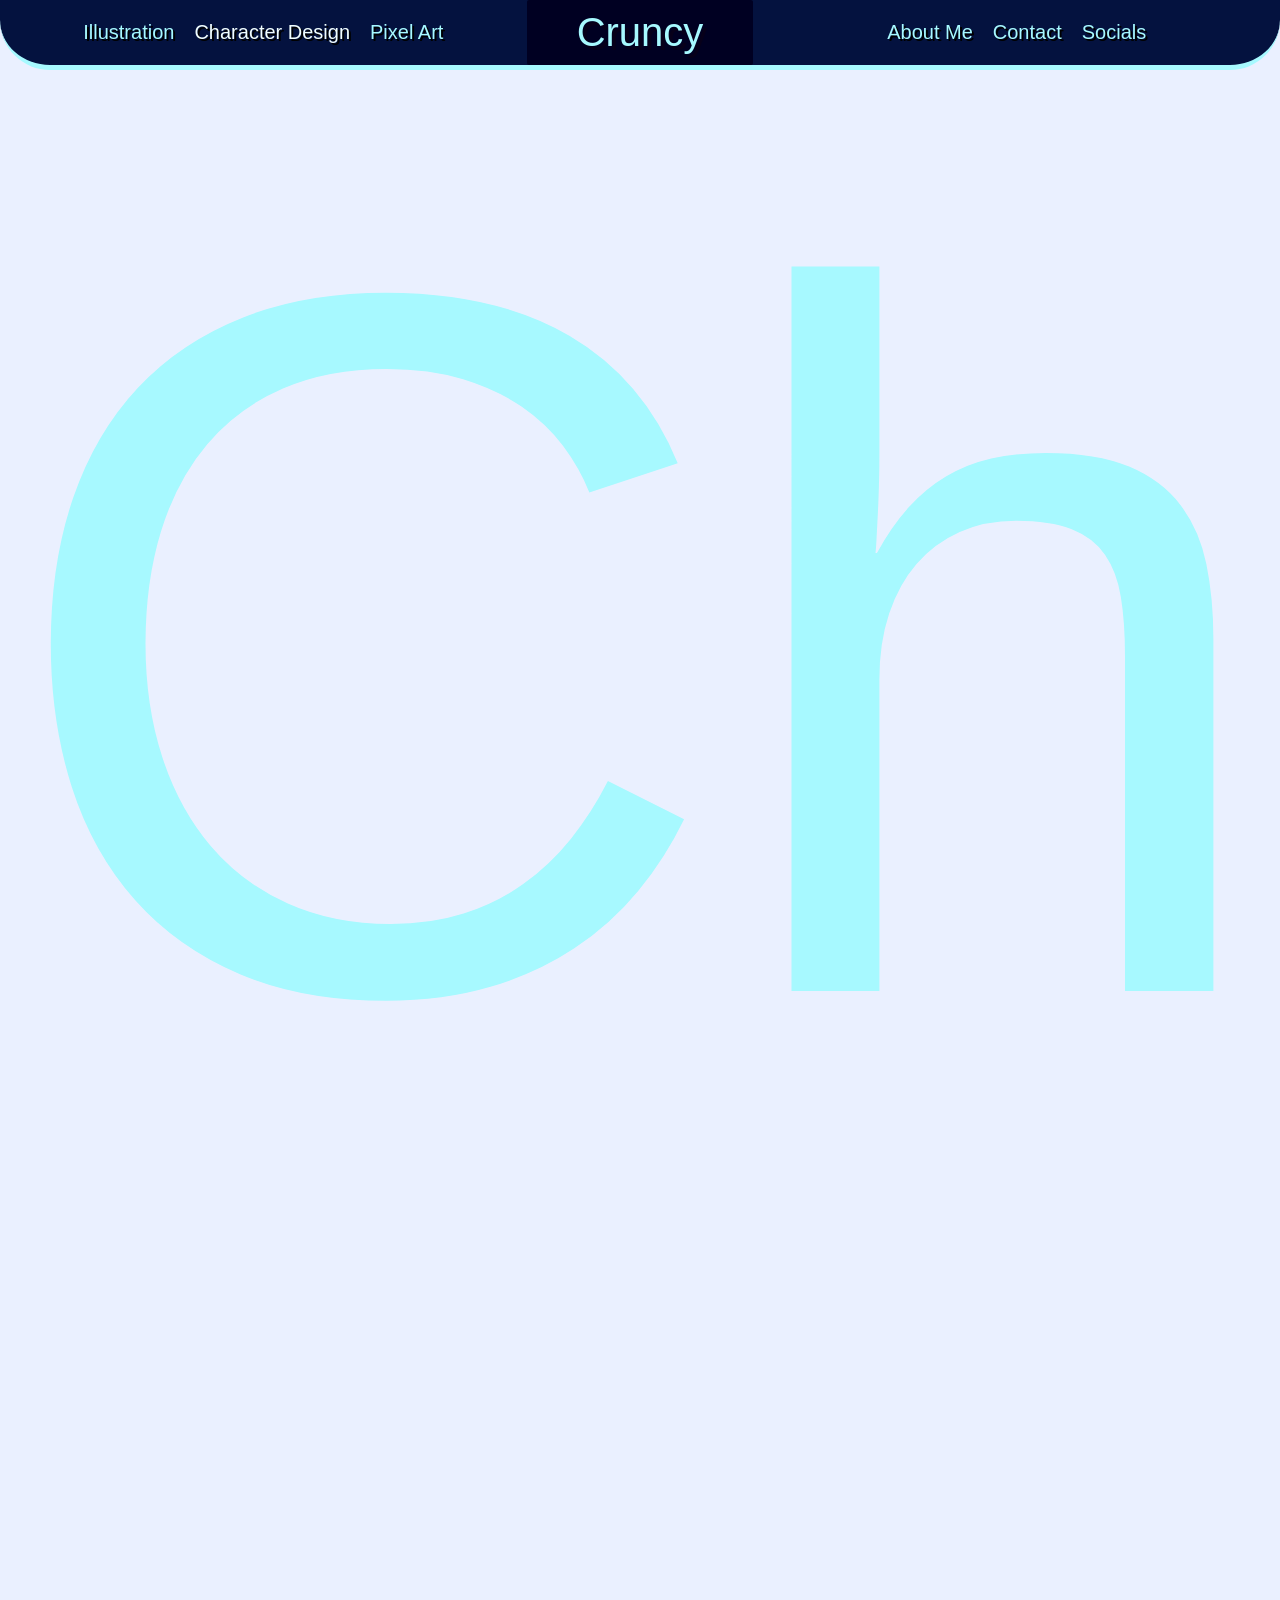
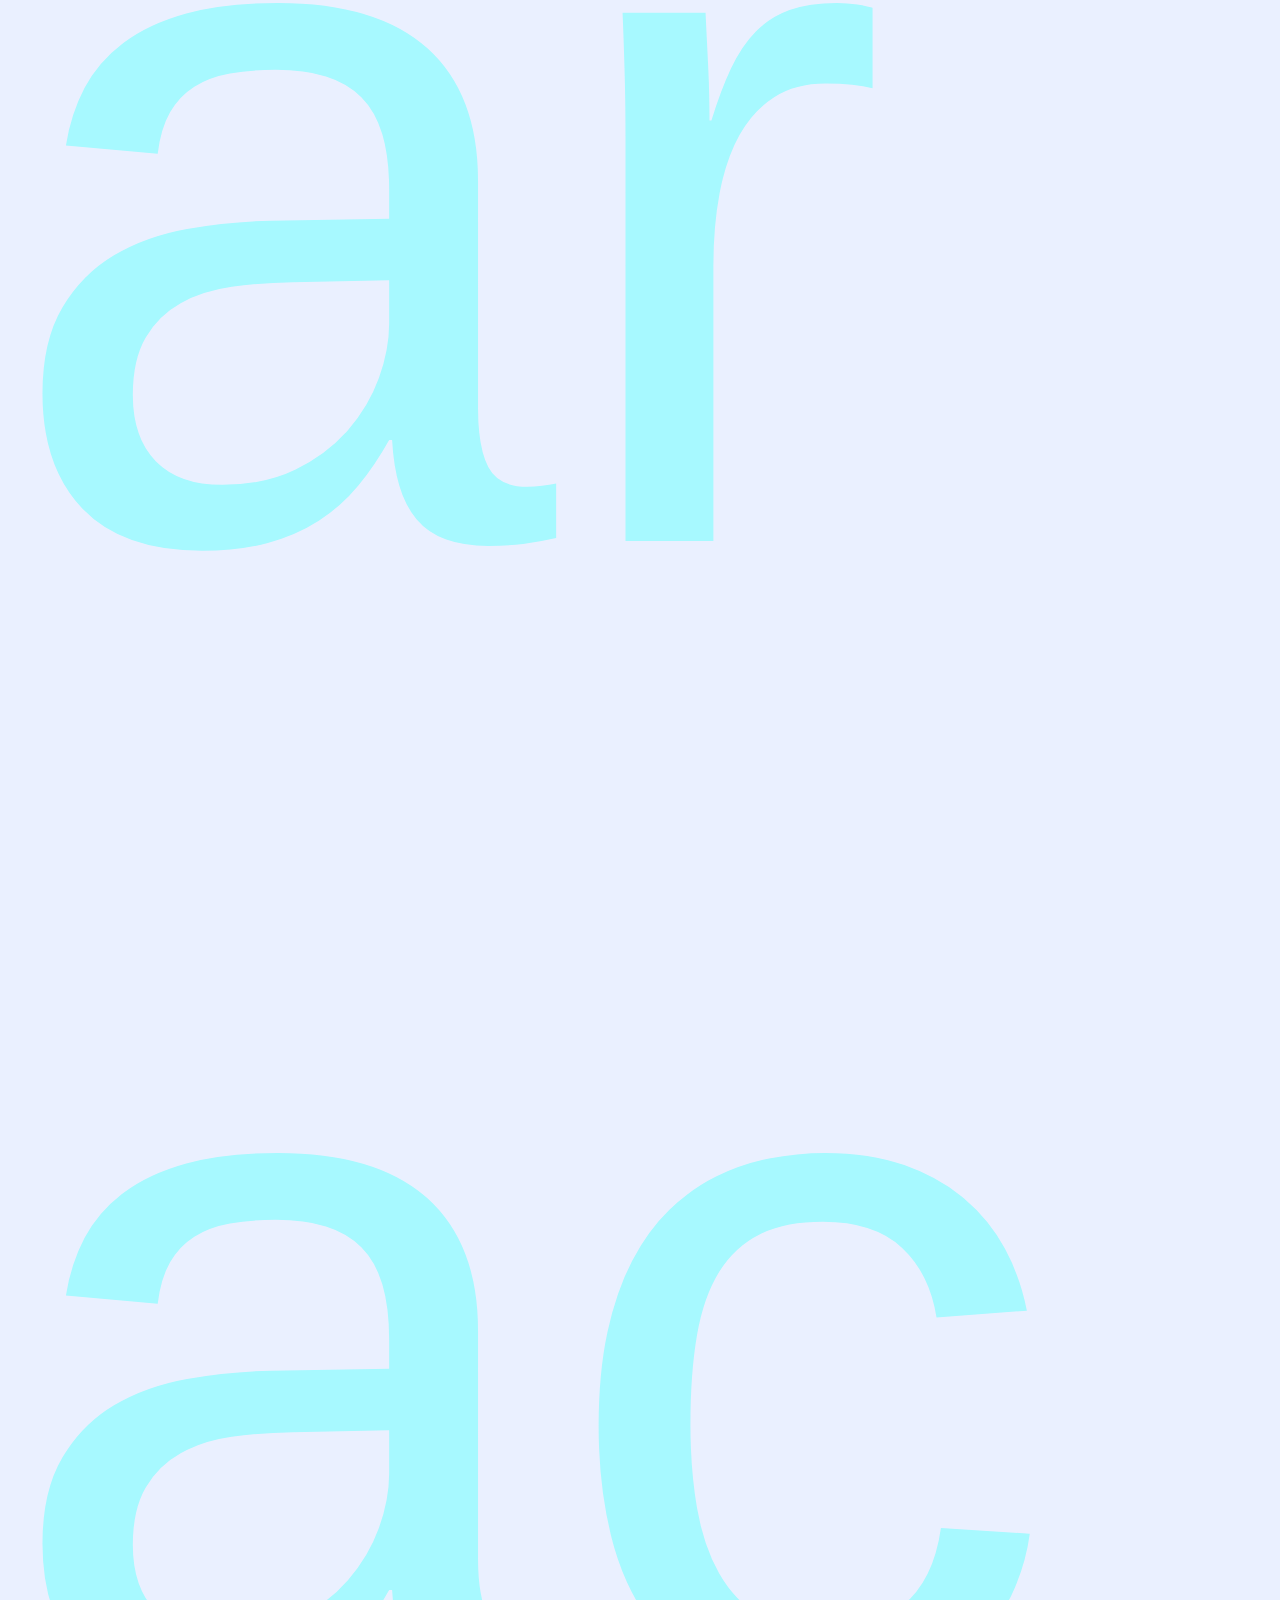
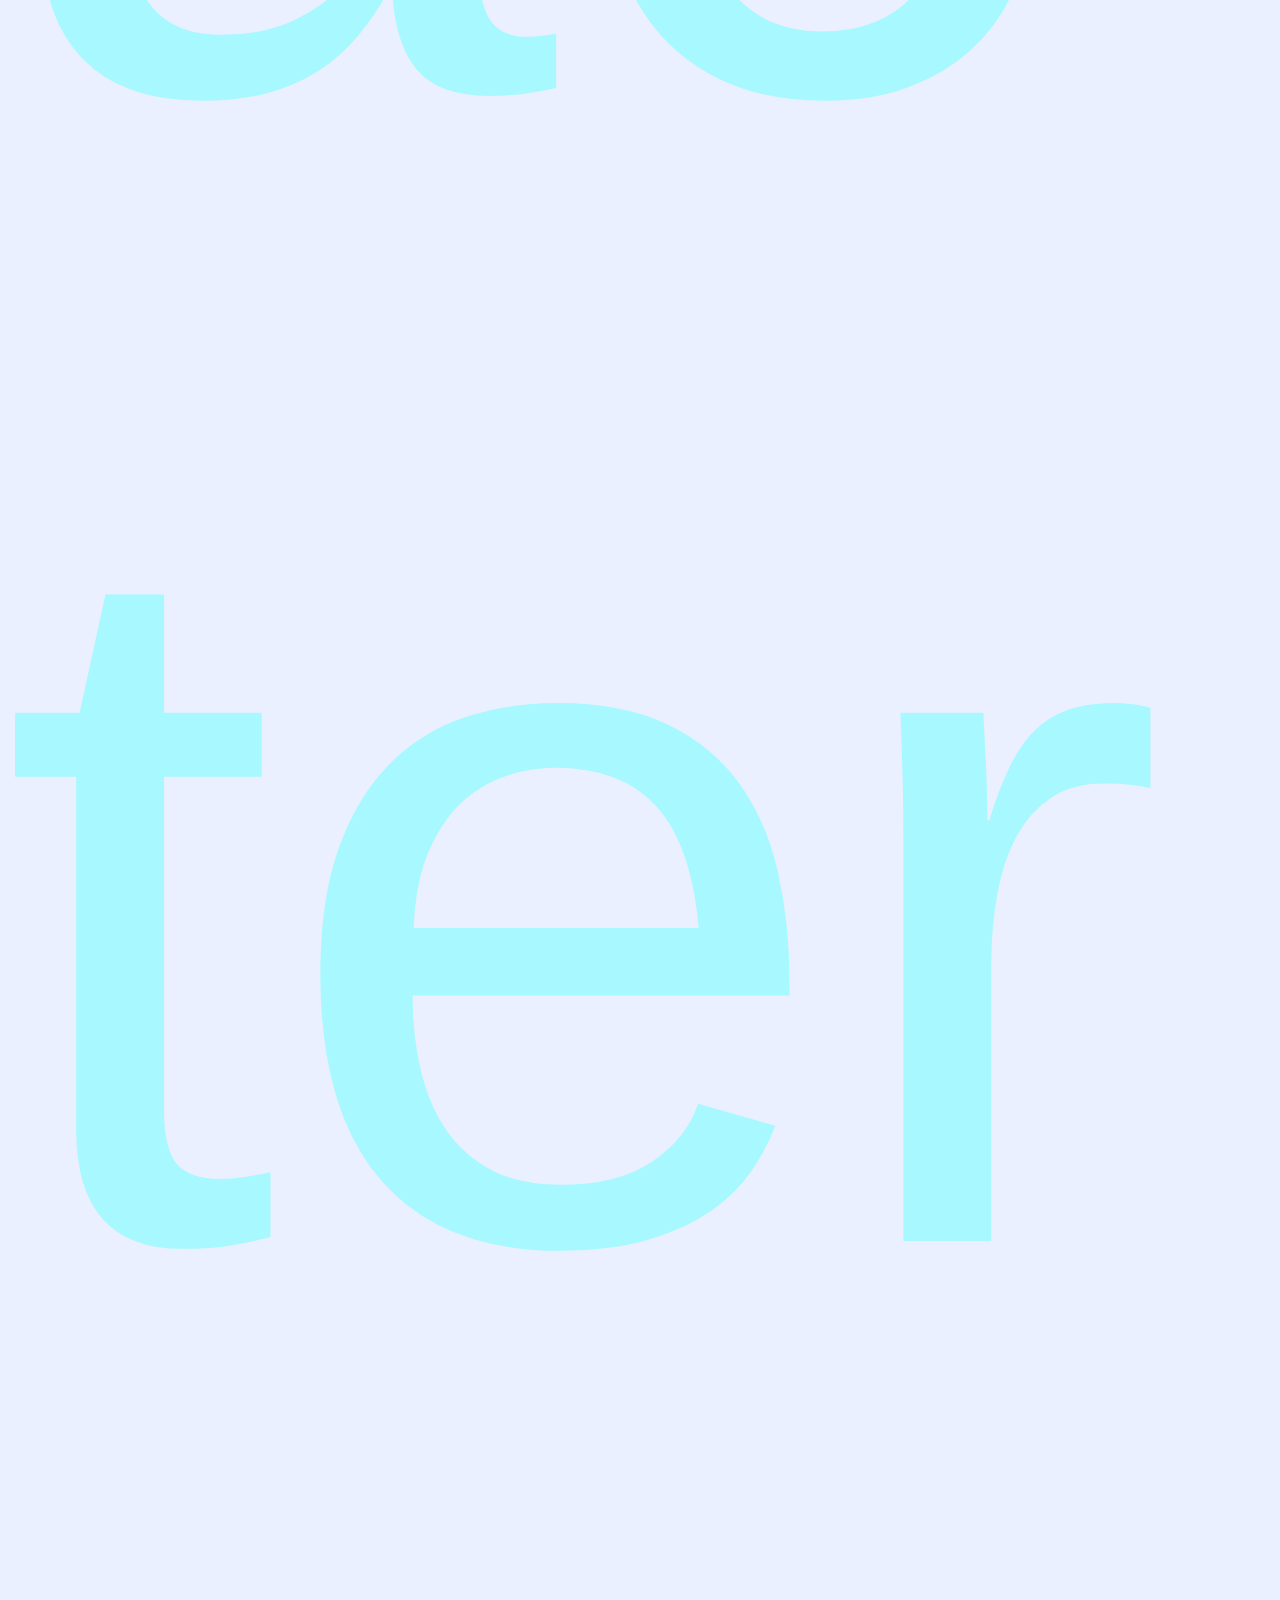
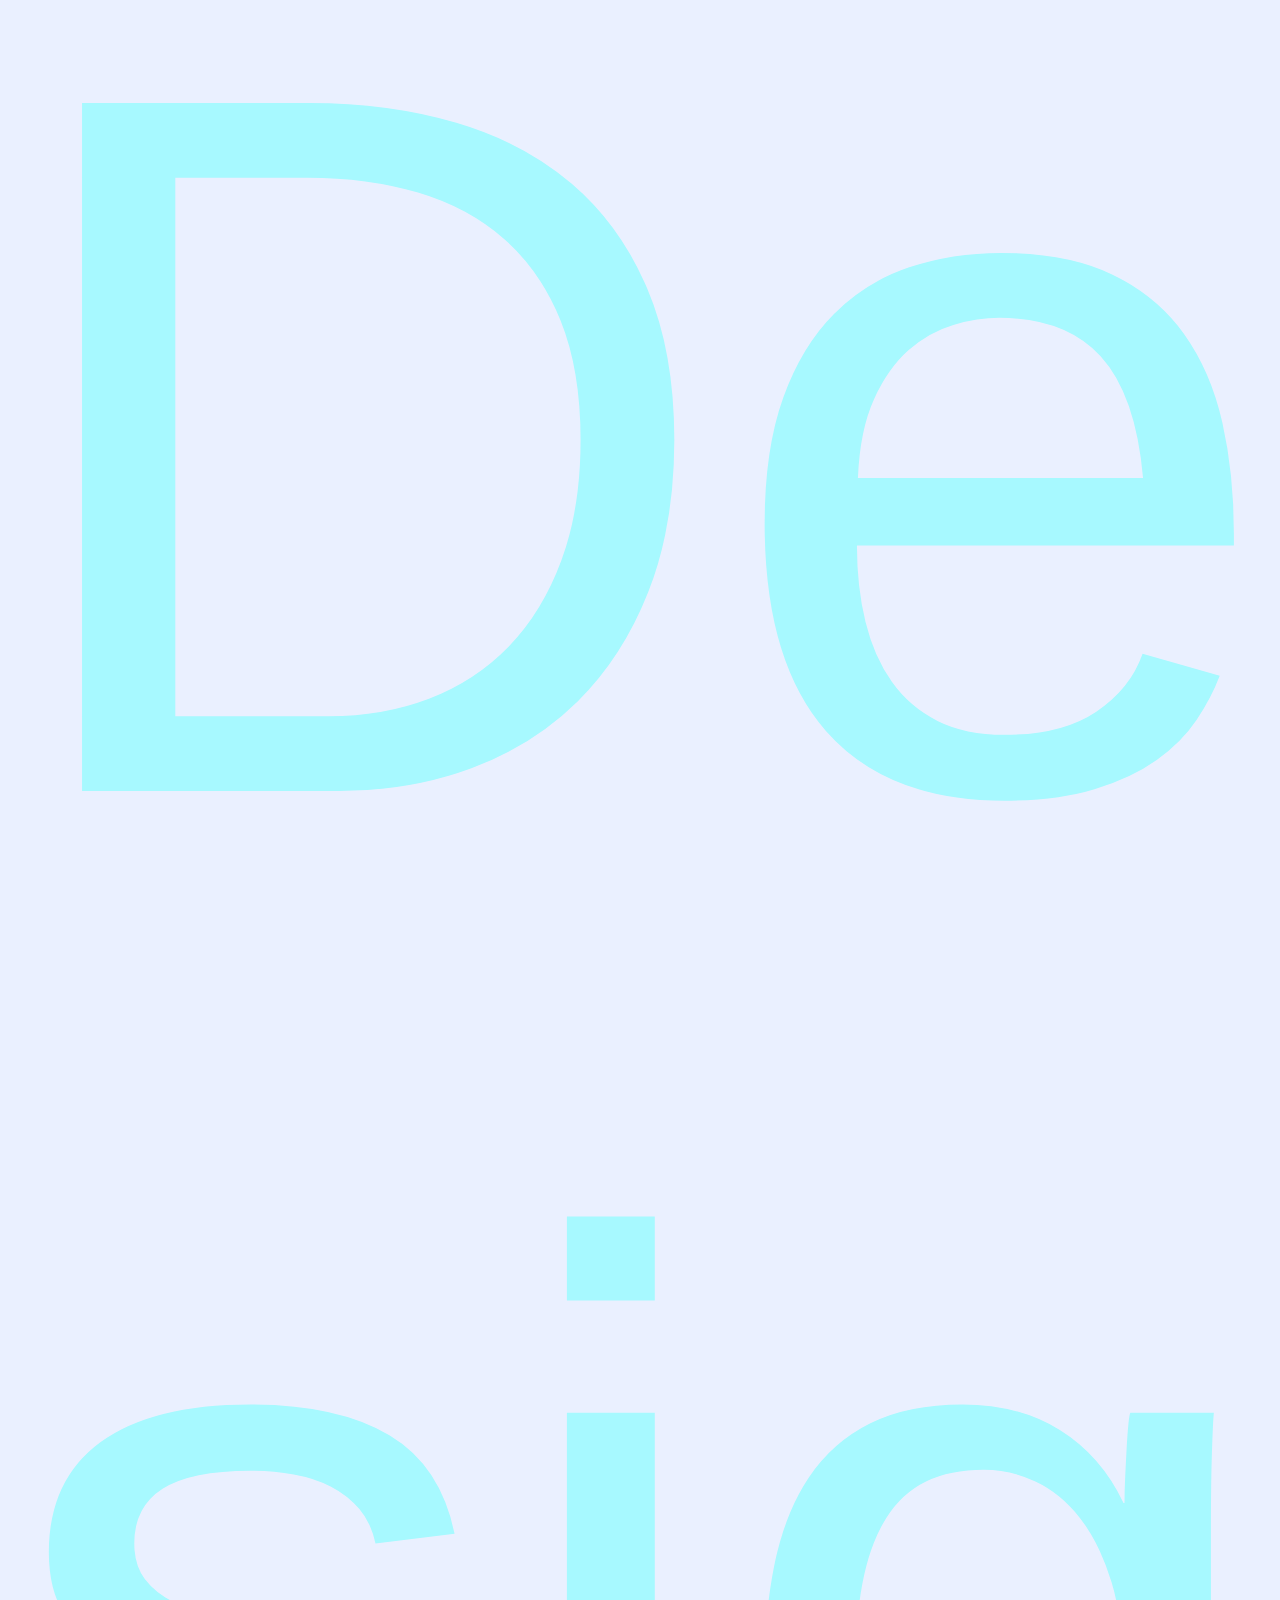
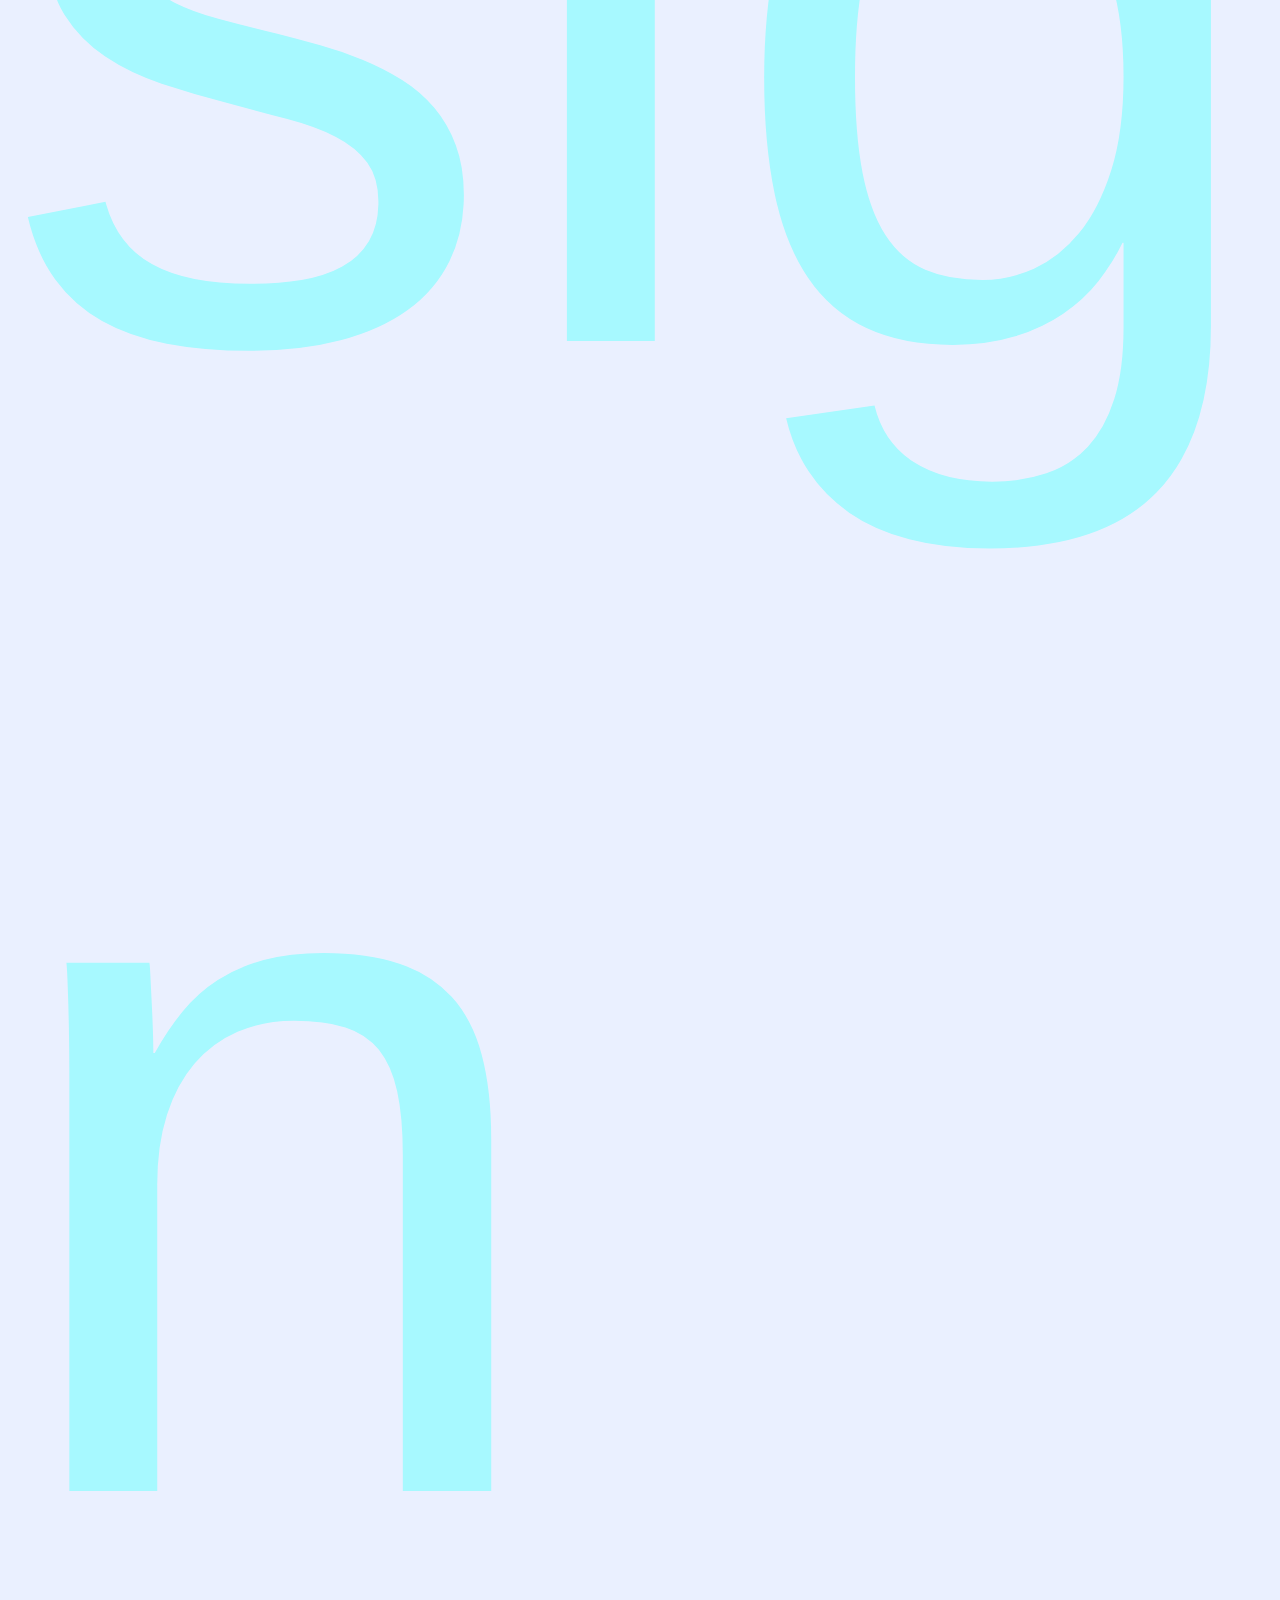
==== chardesign.html @ a358f4de "Add files via upload" ====
<!doctype html>
<html lang="en">
  <head>
    <meta charset="UTF-8" />
    <meta name="viewport" content="width=device-width, initial-scale=1.0" />
    <title>Cruncy - Character Design</title>
    <link rel="stylesheet" href="style.css" />
  </head>
  <body>
    <header class="headerMain">
      <div class="headerBox">
        <div class="headerElements">
          <div class="headerElement1">
            <a href="/illustration.html">Illustration</a>
            <a href="/chardesign.html" class="currentPage">Character Design</a>
            <a href="/pixelart.html">Pixel Art</a>
          </div>
          <div class="headerElement2">
            <a href="/index.html">Cruncy</a>
          </div>
          <div class="headerElement3">
            <a href="about.html">About Me</a>
            <a href="contact.html">Contact</a>
            <a href="socials.html">Socials</a>
          </div>
        </div>
        <div class="headerBottom">
        </div>
        </div>
      </div>
    </header>
    <p class="bigText">Character Design</p>
  </body>
</html>
---- style.css ----
* { word-break: break-all; margin: 0px; font-family: Impact, Haettenschweiler, 'Arial Narrow Bold', sans-serif; color: rgb(167, 249, 255);}

body {
    margin: 0px;
    background: rgb(234, 240, 255);  
}
.headerMain {
    position: sticky;
    margin: 0px auto 0px auto;
    top: 0px;
    z-index: 10;
    .headerBox{
        background: rgb(4, 18, 63);
        margin: 0px auto 0px auto;
        display: flex;
        flex-direction: column;
        border-style: solid;
        border-width: 0px;
        border-bottom-width: 5px;
        border-color: rgb(167, 249, 255);
        border-bottom-left-radius: 50px;
        border-bottom-right-radius: 50px;
    }
    .headerElements {
        display: flex;
        flex-direction: row;
        align-items: center;
        justify-content: space-between;
        margin: 0px 0px;
        .headerElement1 {
            flex-grow: 1;
            display: flex;
            flex-direction: row;
            align-items: center;
            font-family: Impact;
            justify-content: center;
            flex-basis: 0;
            margin: 0px auto 0px auto;
            @media (max-width: 620px) {
                flex-direction: column;
                line-height: 30px
            }
            .oddElement {
                transition: 0.5s;
            }
            a {
                text-decoration: none;
                margin: 0px 10px 0px 10px;
                text-shadow: 2px 2px black;
                font-size: 20px;
                transition: 0.5s;
                word-break: normal;
                text-align: center;
                @media (max-width: 620px) {
                    word-break: normal;
                    text-align: center;
                    margin: 10px 10px 10px 10px;
                }
            }
            a:hover {
                color: rgb(241, 254, 255);
                font-size: 25px;
                transform: rotate(2deg);
            }
            .currentPage {
                color: rgb(241, 254, 255);
            }
            .oddElement:hover {
                transform: rotate(-2deg);
            }
        }
        .headerElement2 {
            display: flex;
            align-items: center;
            font-family: Impact;
            background: rgb(0, 0, 34);
            border-radius: 2px;
            a {
                margin: 10px 50px 10px 50px;
                text-decoration: none;
                font-size: 40px;
                text-shadow: 4px 4px rgb(7, 0, 26);
                transition: 0.5s;
                @media (max-width: 620px) {
                    word-break: normal;
                    text-align: center;
                    margin: 10px 10px 10px 10px;
                }
            }
            a:hover {
                color: rgb(241, 254, 255);
                font-size: 50px;
                transform: rotate(2deg);
            }
            .currentPage {
                color: rgb(241, 254, 255);
            }
        }

        .headerElement3 {
            flex-grow: 1;
            display: flex;
            flex-direction: row;
            align-items: center;
            font-family: Impact;
            justify-content: center;
            flex-basis: 0;
            margin: 0px auto 0px auto;
            @media (max-width: 620px) {
                flex-direction: column;
                line-height: 30px
            }
            .oddElement {
                transition: 0.5s;
            }
            a {
                text-decoration: none;
                font-size: 20px;
                text-shadow: 2px 2px black;
                transition: 0.5s;
                margin: 0px 10px 0px 10px;
                word-break: normal;
                text-align: center;
                @media (max-width: 620px) {
                    word-break: normal;
                    text-align: center;
                    margin: 10px 10px 10px 10px;
                }
            }
            a:hover {
                color: rgb(241, 254, 255);
                font-size: 25px;
                transform: rotate(2deg);

            }
            .currentPage {
                color: rgb(241, 254, 255);
            }
            .oddElement:hover {
                transform: rotate(-2deg);
            }
        }
    }
}
h1 {
    margin: 0px;
}
.bigText {
    font-size: 1000px;
}
.pageSelect {
    display: flex;
    flex-direction: row;
    .pageSelectOptions {
        display: flex;
        margin: 0px auto 0px auto;
        flex: 50;
        flex-direction: column;
        justify-content: center;
        a {
            text-align: center;
            color: rgb(4, 18, 63);
            font-family: Impact, Haettenschweiler, 'Arial Narrow Bold', sans-serif;
            text-decoration: none;
            text-shadow: 
                2px 2px rgb(186, 190, 203);
            font-size: 90px;
            transition: 0.2s;
            line-height: 150px;
            margin: 0px 0px 0px 0px;
        }

        .option1:hover {
            font-size: 100px;
            color: rgb(150, 248, 255);
            text-shadow: 
                2px 2px rgb(20, 62, 97);
            transform: rotate(2deg);
            filter: drop-shadow(20px 20px 2px rgba(45, 45, 51, 0.227));

        }
        .option2:hover {
            font-size: 100px;
            color: rgb(150, 248, 255);
            text-shadow: 
                2px 2px rgb(0, 64, 116);            
            transform: rotate(-2deg);
            filter: drop-shadow(20px 20px 2px rgba(45, 45, 51, 0.227));
        }
        .option3:hover {
            font-size: 100px;
            text-shadow: 
                2px 2px rgb(20, 62, 97);            
            color: rgb(150, 248, 255);
            transform: rotate(2deg);
            filter: drop-shadow(20px 20px 2px rgba(45, 45, 51, 0.227));
        }
        /* aaaa */
    }

    .pageSelectImages {
        position: relative;
        flex: 35;
        margin: 10px 80px 0px 0px;
        aspect-ratio: 1 / 1;
        border-style: none;
        img {
            position: absolute;
            object-fit: cover;
            object-position: top;
            inset: 0;
            width: 100%;
            height: 100%;
            transition: 0.2s;
            border-radius: 50px;
        }
        .image1 {
            opacity: 1;
        }
        .image2 {
            opacity: 0;
        }
        .image3 {
            opacity: 0;
            object-position: top;
        }

    }
}
.pageSelect:has(.option1:hover) .pageSelectImages {
    .image1 {
        transform: rotate(1deg);
        filter: drop-shadow(20px 20px 2px rgba(45, 45, 51, 0.629));
    }
}
.pageSelect:has(.option2:hover) .pageSelectImages {
    .image1 {
        opacity: 0;
    }
    .image2 {
        opacity: 1;
        transform: rotate(-1deg);
        filter: drop-shadow(20px 20px 2px rgba(45, 45, 51, 0.629));
    }
}
.pageSelect:has(.option3:hover) .pageSelectImages {
    .image1 {
        opacity: 0;
    }
    .image3 {
        opacity: 1;
        transform: rotate(2deg);
        filter: drop-shadow(20px 20px 2px rgba(45, 45, 51, 0.629));
    }
}
.intro {
    margin: 25px auto 0px auto;
    background: rgb(4, 18, 63);
    border-style: solid;
    border-width: 0px;
    border-top-width: 5px;
    border-color: rgb(167, 249, 255);
    height: 500px;
    width: 100%;
    border-radius: 50px;
    p {
        margin: 20px 50px 0px 50px;
    }
}
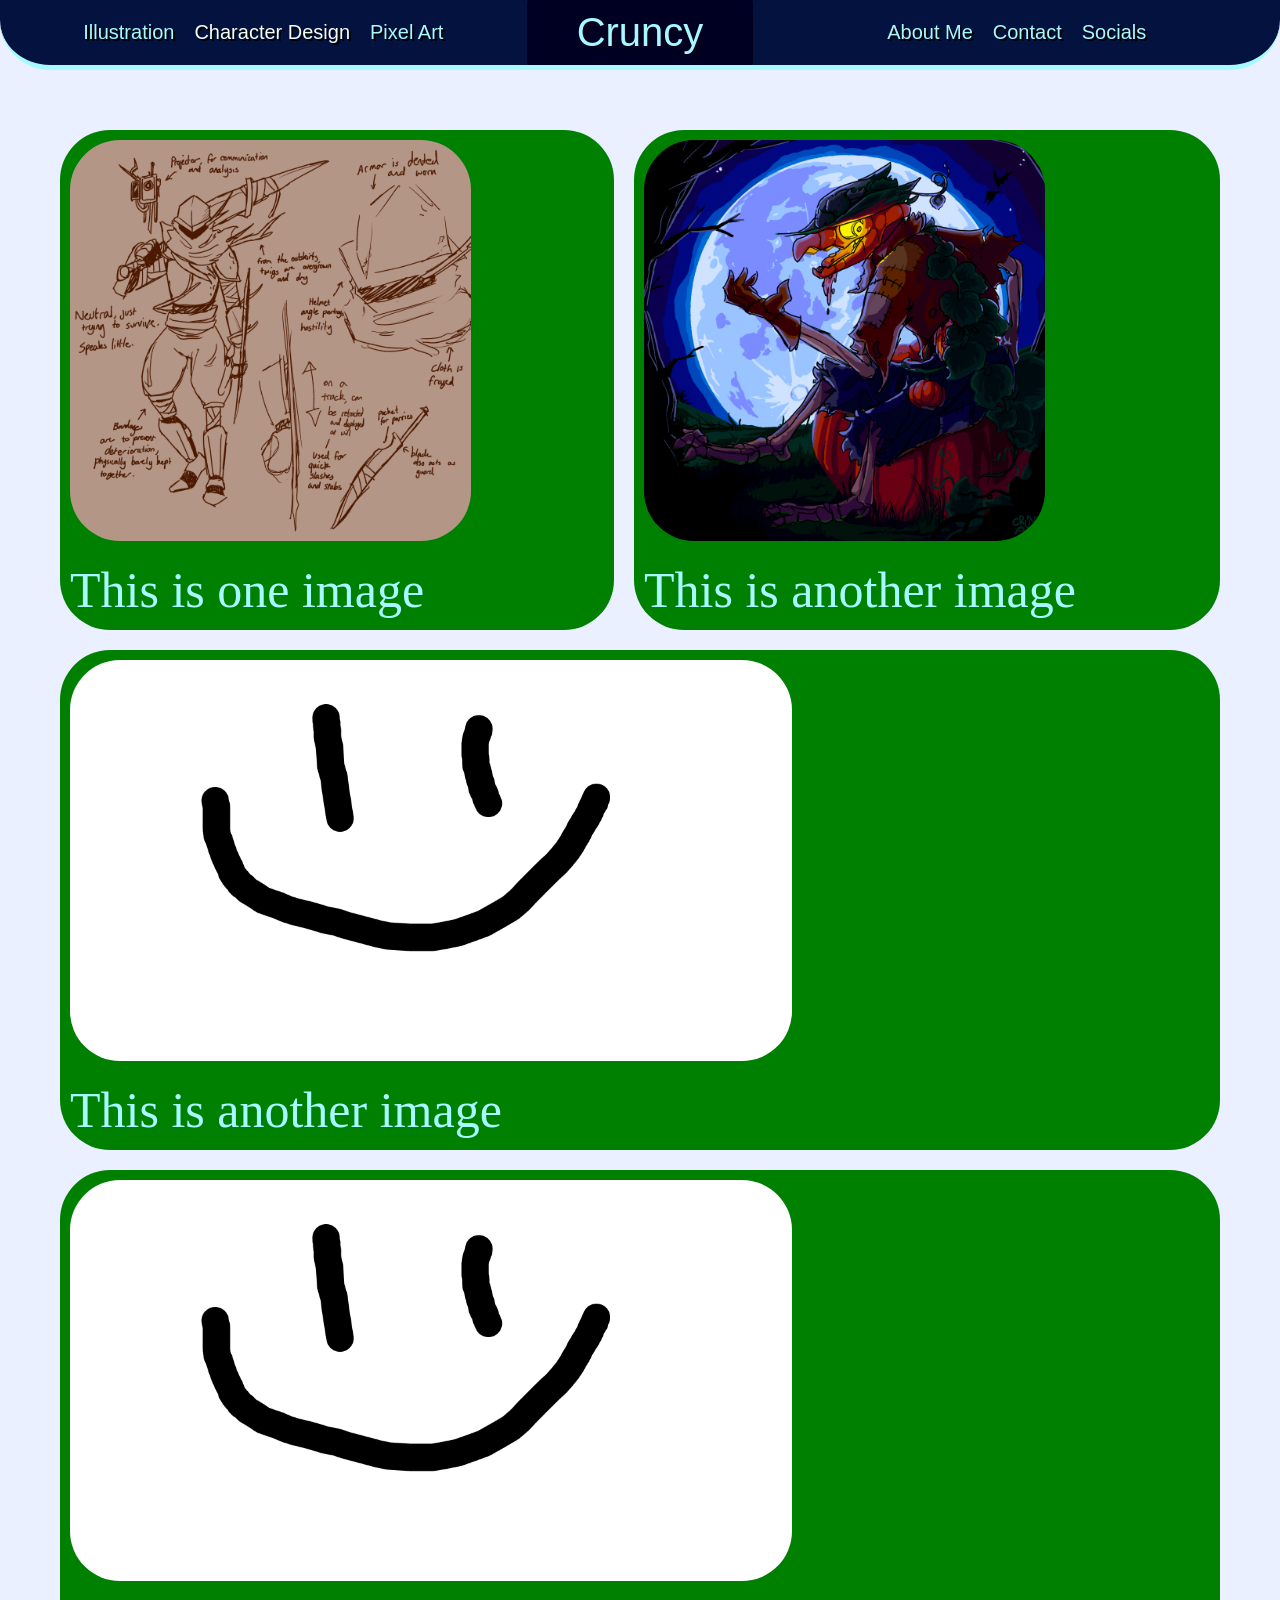
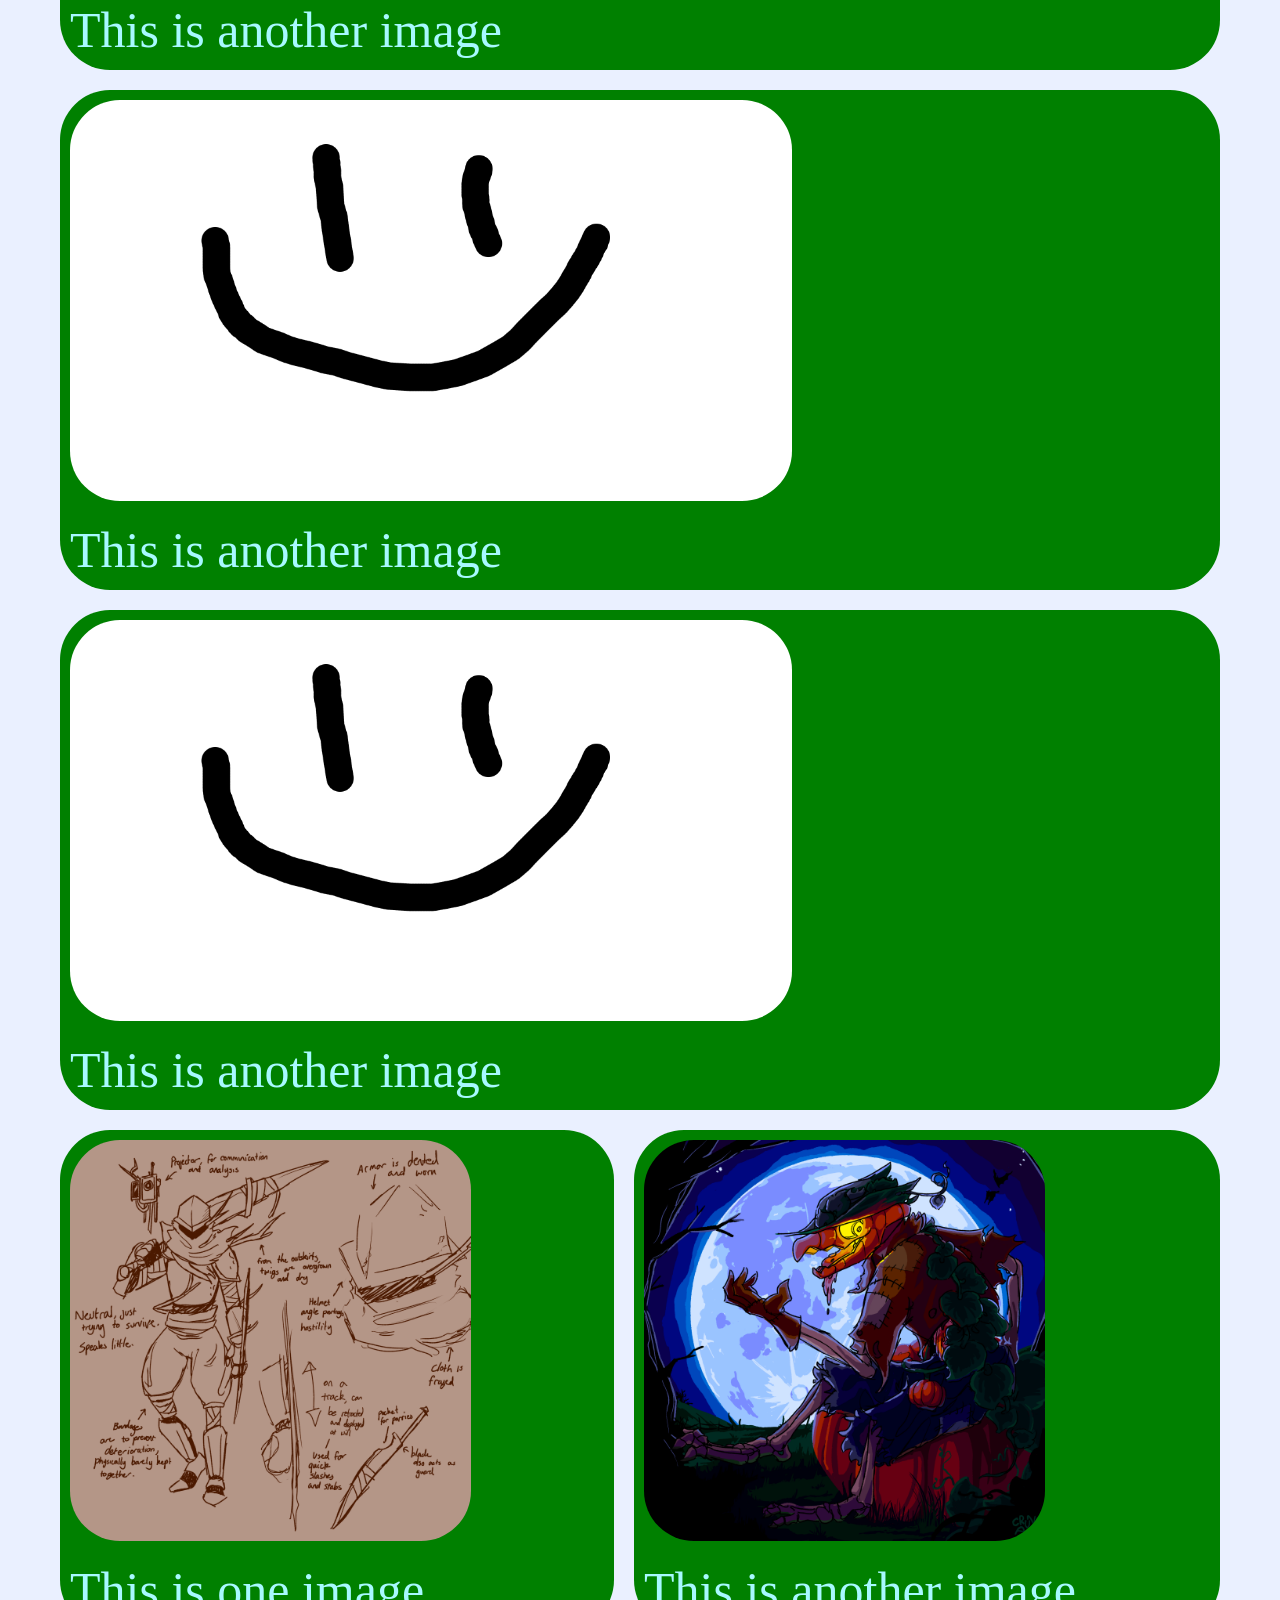
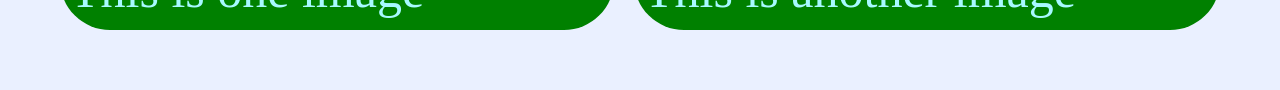
==== commit a0455fb7: "adding grids to the portfolio pages" ====
--- a/chardesign.html
+++ b/chardesign.html
@@ -29,6 +29,55 @@
         </div>
       </div>
     </header>
-    <p class="bigText">Character Design</p>
+    <div class="gridMain">
+      <div class="gridBox">
+        <div class="gridImage">
+          <img src="/assets/images/windcallerdryknight.png">
+        </div>
+        <p>This is one image</p>
+      </div>
+      <div class="gridBox">
+        <div class="gridImage">
+          <img src="/assets/images/spookruncy.png">
+        </div>
+        <p>This is another image</p>
+      </div>
+      <div class="gridBox">
+        <div class="gridImage">
+          <img src="/assets/images/wideimage.png">
+        </div>
+        <p>This is another image</p>
+      </div>
+      <div class="gridBox">
+        <div class="gridImage">
+          <img src="/assets/images/wideimage.png">
+        </div>
+        <p>This is another image</p>
+      </div>
+      <div class="gridBox">
+        <div class="gridImage">
+          <img src="/assets/images/wideimage.png">
+        </div>
+        <p>This is another image</p>
+      </div>
+      <div class="gridBox">
+        <div class="gridImage">
+          <img src="/assets/images/wideimage.png">
+        </div>
+        <p>This is another image</p>
+      </div>
+      <div class="gridBox">
+        <div class="gridImage">
+          <img src="/assets/images/windcallerdryknight.png">
+        </div>
+        <p>This is one image</p>
+      </div>
+      <div class="gridBox">
+        <div class="gridImage">
+          <img src="/assets/images/spookruncy.png">
+        </div>
+        <p>This is another image</p>
+      </div>
+    </div>
   </body>
 </html>
--- a/style.css
+++ b/style.css
@@ -266,4 +266,44 @@
     p {
         margin: 20px 50px 0px 50px;
     }
-}+}
+
+.gridMain {
+    display: flex;
+    flex-wrap: wrap;
+    justify-content: center;
+    margin: 50px;
+    .gridBox {
+        display: flex;
+        position: relative;
+        margin: 10px;
+        height: 500px;
+        background: green;
+        justify-content: center;
+        flex-direction: column;
+        border-radius: 50px;
+        flex-grow: 1;
+        .gridImage {
+            position: relative;
+            height: 80%;
+            object-fit: contain;
+            margin: 10px;
+            flex-grow: 1;
+                img {
+                    position: relative;
+                    object-fit: cover;
+                    object-position: center;
+                    inset: 0;
+                    height: 100%;
+                    border-radius: 50px;
+                    flex-grow: 1;
+                }
+        }
+        p {
+            margin: 10px;
+            font-family: impact;
+            font-size: 50px;
+            flex-grow: 1;
+        }
+    }
+}
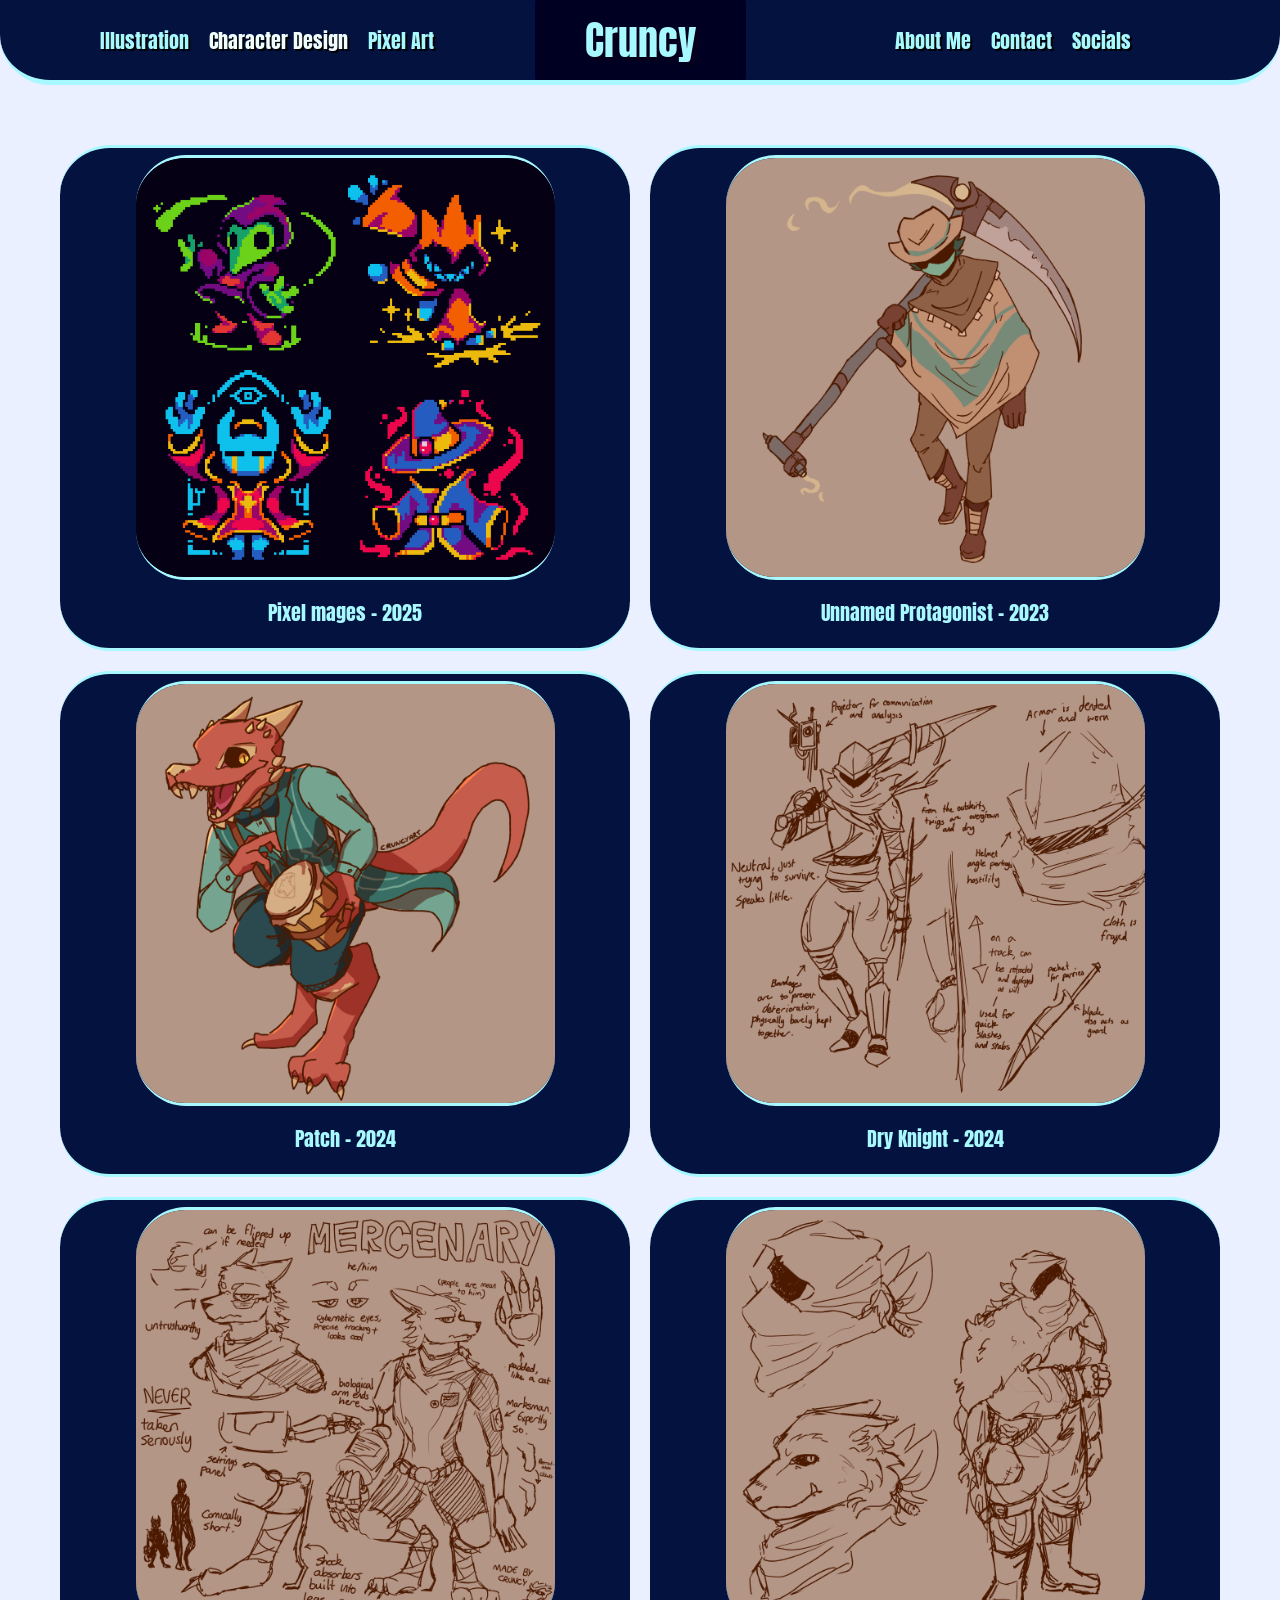
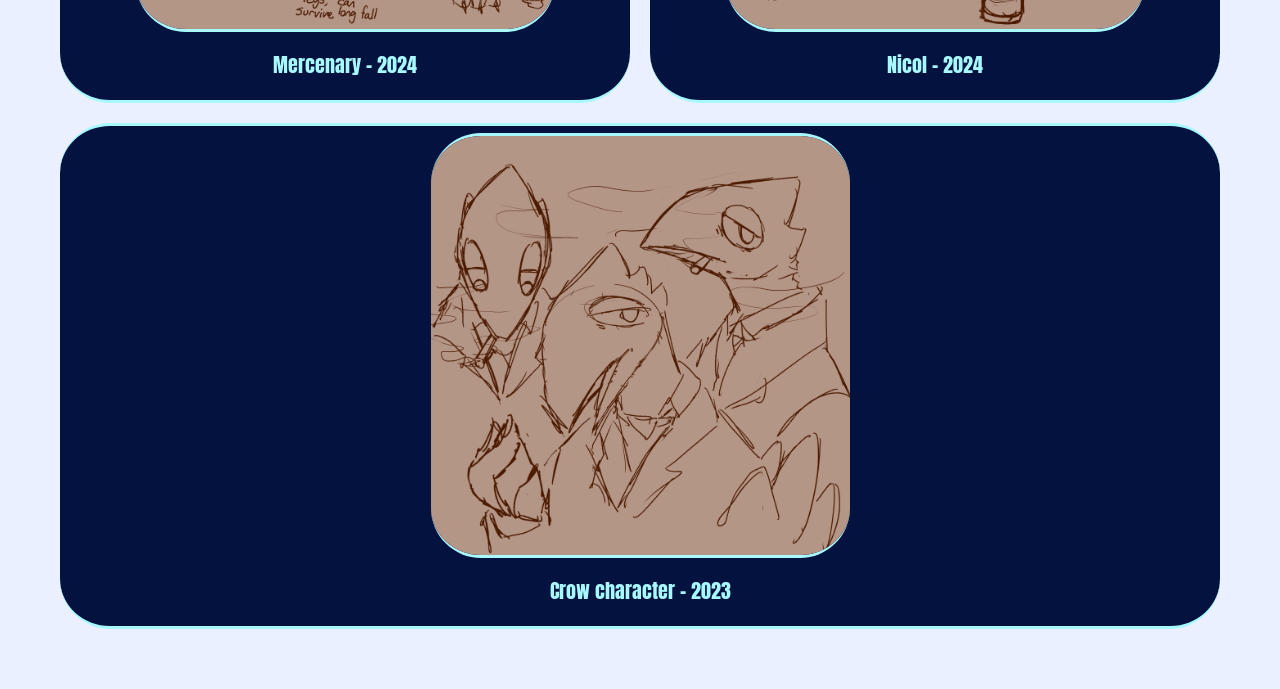
==== commit 526c1936: "added content to character design" ====
--- a/chardesign.html
+++ b/chardesign.html
@@ -32,51 +32,45 @@
     <div class="gridMain">
       <div class="gridBox">
         <div class="gridImage">
-          <img src="/assets/images/windcallerdryknight.png">
+          <img src="/assets/images/various mages.png">
         </div>
-        <p>This is one image</p>
+        <p>Pixel mages - 2025</p>
       </div>
       <div class="gridBox">
         <div class="gridImage">
-          <img src="/assets/images/spookruncy.png">
+          <img src="/assets/images/protagonist.png">
         </div>
-        <p>This is another image</p>
+        <p>Unnamed Protagonist - 2023</p>
       </div>
       <div class="gridBox">
         <div class="gridImage">
-          <img src="/assets/images/wideimage.png">
+          <img src="/assets/images/patch.png">
         </div>
-        <p>This is another image</p>
-      </div>
-      <div class="gridBox">
-        <div class="gridImage">
-          <img src="/assets/images/wideimage.png">
-        </div>
-        <p>This is another image</p>
-      </div>
-      <div class="gridBox">
-        <div class="gridImage">
-          <img src="/assets/images/wideimage.png">
-        </div>
-        <p>This is another image</p>
-      </div>
-      <div class="gridBox">
-        <div class="gridImage">
-          <img src="/assets/images/wideimage.png">
-        </div>
-        <p>This is another image</p>
+        <p>Patch - 2024</p>
       </div>
       <div class="gridBox">
         <div class="gridImage">
           <img src="/assets/images/windcallerdryknight.png">
         </div>
-        <p>This is one image</p>
+        <p>Dry Knight - 2024</p>
       </div>
       <div class="gridBox">
         <div class="gridImage">
-          <img src="/assets/images/spookruncy.png">
+          <img src="/assets/images/mercenary.png">
         </div>
-        <p>This is another image</p>
+        <p>Mercenary - 2024</p>
+      </div>
+      <div class="gridBox">
+        <div class="gridImage">
+          <img src="/assets/images/big rough man.png">
+        </div>
+        <p>Nicol - 2024</p>
+      </div>
+      <div class="gridBox">
+        <div class="gridImage">
+          <img src="/assets/images/crow mauler.png">
+        </div>
+        <p>Crow character - 2023</p>
       </div>
     </div>
   </body>
--- a/style.css
+++ b/style.css
@@ -1,5 +1,17 @@
-* { word-break: break-all; margin: 0px; font-family: Impact, Haettenschweiler, 'Arial Narrow Bold', sans-serif; color: rgb(167, 249, 255);}
-
+* { word-break: break-all; margin: 0px; font-family: 'Anton', sans-serif; color: rgb(167, 249, 255);}
+@font-face {
+  font-family: 'Anton';
+  font-style: normal;
+  font-display: swap;
+  font-weight: 400;
+  src: url(/assets/fonts/anton-latin-400-normal.woff2) format(woff2);
+  unicode-range: U+0000-00FF,U+0131,U+0152-0153,U+02BB-02BC,U+02C6,U+02DA,U+02DC,U+0304,U+0308,U+0329,U+2000-206F,U+20AC,U+2122,U+2191,U+2193,U+2212,U+2215,U+FEFF,U+FFFD;
+}
+:root {
+    --blueOne: rgb(4, 18, 63);
+    --blueTwo: rgb(0, 0, 34);
+    --lightBlueOne: rgb(167, 249, 255);
+}
 body {
     margin: 0px;
     background: rgb(234, 240, 255);  
@@ -32,7 +44,6 @@
             display: flex;
             flex-direction: row;
             align-items: center;
-            font-family: Impact;
             justify-content: center;
             flex-basis: 0;
             margin: 0px auto 0px auto;
@@ -72,7 +83,6 @@
         .headerElement2 {
             display: flex;
             align-items: center;
-            font-family: Impact;
             background: rgb(0, 0, 34);
             border-radius: 2px;
             a {
@@ -102,7 +112,6 @@
             display: flex;
             flex-direction: row;
             align-items: center;
-            font-family: Impact;
             justify-content: center;
             flex-basis: 0;
             margin: 0px auto 0px auto;
@@ -160,7 +169,6 @@
         a {
             text-align: center;
             color: rgb(4, 18, 63);
-            font-family: Impact, Haettenschweiler, 'Arial Narrow Bold', sans-serif;
             text-decoration: none;
             text-shadow: 
                 2px 2px rgb(186, 190, 203);
@@ -272,38 +280,46 @@
     display: flex;
     flex-wrap: wrap;
     justify-content: center;
+    object-fit: contain;
     margin: 50px;
     .gridBox {
         display: flex;
         position: relative;
         margin: 10px;
         height: 500px;
-        background: green;
+        background: var(--blueOne);
         justify-content: center;
+        object-fit: contain;
         flex-direction: column;
         border-radius: 50px;
+        border-left: 0px;
+        border-right: 0px;
+        border-style: solid;
         flex-grow: 1;
         .gridImage {
             position: relative;
             height: 80%;
             object-fit: contain;
+            display: flex;
+            align-items: center;
+            justify-content: center;
             margin: 10px;
             flex-grow: 1;
                 img {
                     position: relative;
-                    object-fit: cover;
-                    object-position: center;
                     inset: 0;
                     height: 100%;
+                    width: auto;
+                    border-left: 0px;
+                    border-right: 0px;
+                    border-style: solid;
                     border-radius: 50px;
-                    flex-grow: 1;
                 }
         }
         p {
-            margin: 10px;
-            font-family: impact;
-            font-size: 50px;
-            flex-grow: 1;
-        }
-    }
-}
+            margin: 10px 10px 20px 10px;
+            text-align: center;
+            font-size: 20px;
+        }
+    }
+}
